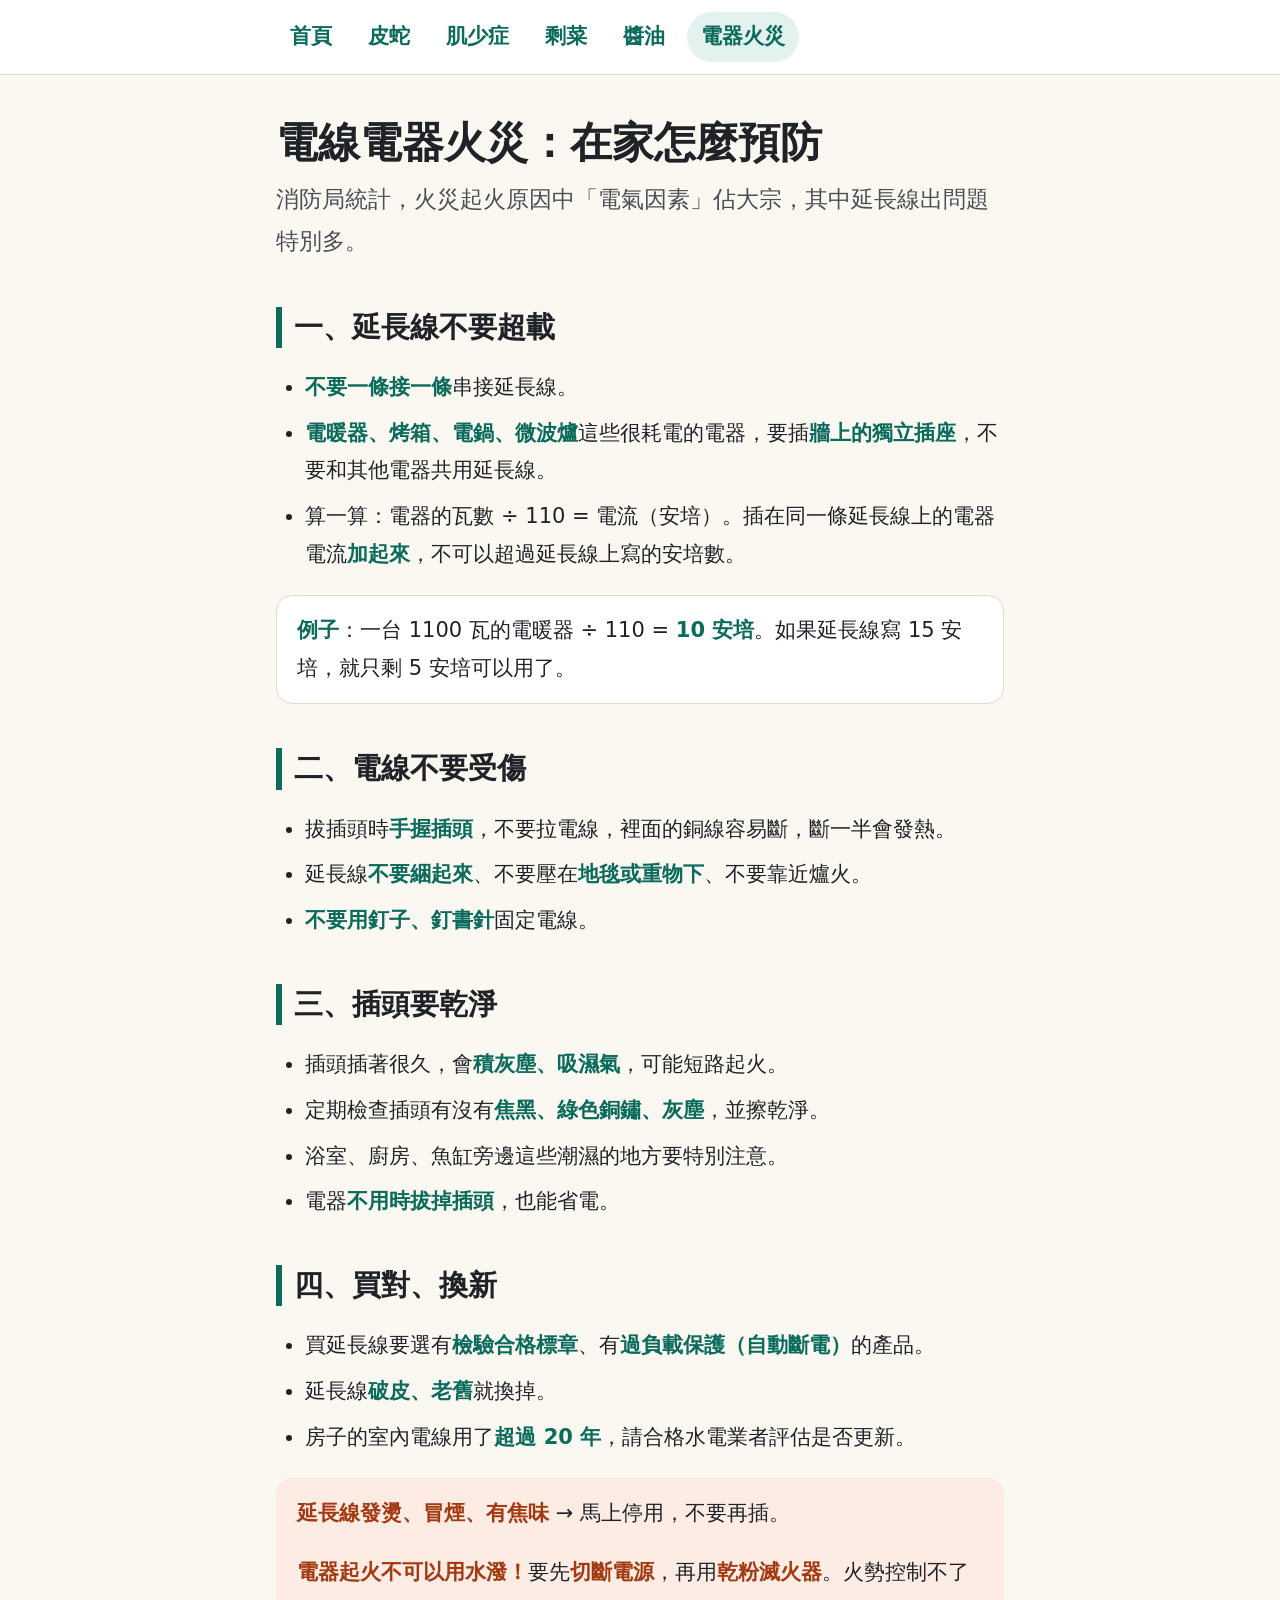
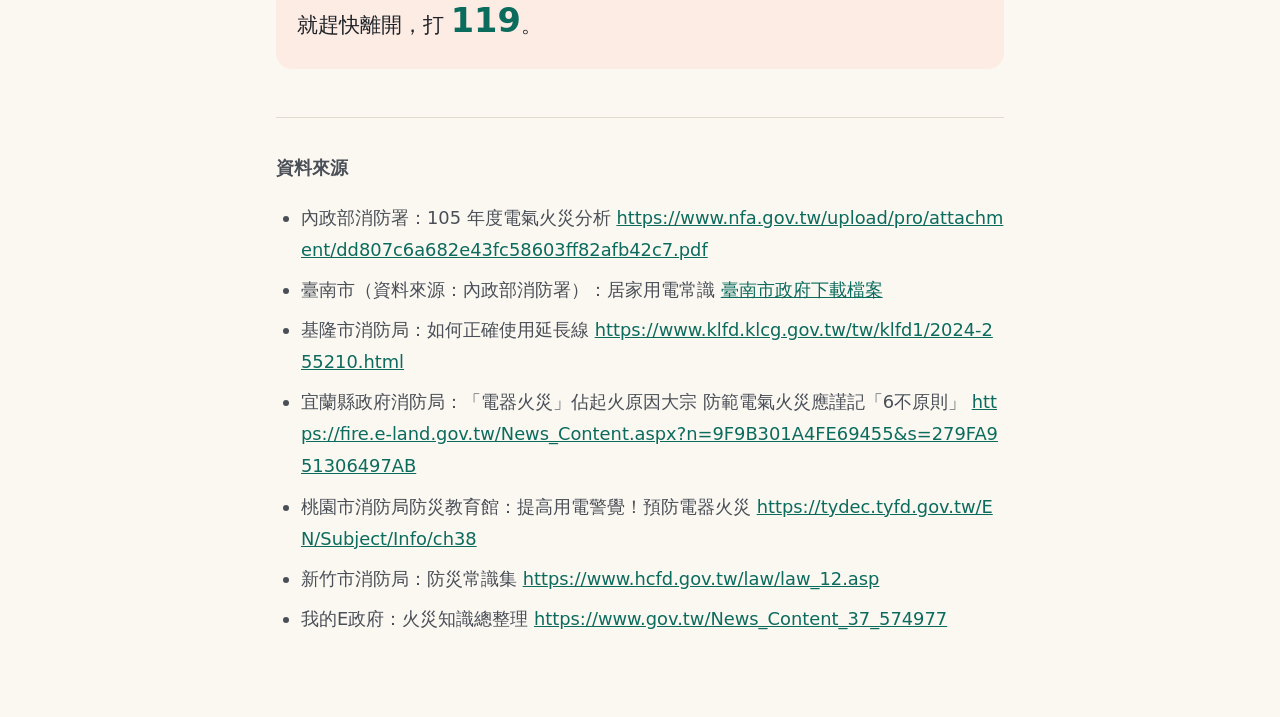
==== electrical-fire.html @ 6eec1e98 "新增肌少症（運動與勞動）、電線電器火災兩課，首頁改為分類排列 Co-Authored-By: Claude Opus 5.5 <noreply@anthropic.com> Claude-Sessio" ====
<!DOCTYPE html>
<html lang="zh-TW">
<head>
  <meta charset="UTF-8" />
  <meta name="viewport" content="width=device-width, initial-scale=1.0" />
  <title>電線電器防火</title>
  <link rel="stylesheet" href="style.css" />
</head>
<body>
  <nav class="topbar"><div class="wrap">
    <a href="index.html">首頁</a>
    <a href="shingles.html">皮蛇</a>
    <a href="sarcopenia.html">肌少症</a>
    <a href="leftovers.html">剩菜</a>
    <a href="soy-sauce.html">醬油</a>
    <a href="electrical-fire.html" aria-current="page">電器火災</a>
  </div></nav>
  <main class="wrap">
    <h1>電線電器火災：在家怎麼預防</h1>
    <p class="lead">消防局統計，火災起火原因中「電氣因素」佔大宗，其中延長線出問題特別多。</p>

    <h2>一、延長線不要超載</h2>
    <ul>
      <li><strong>不要一條接一條</strong>串接延長線。</li>
      <li><strong>電暖器、烤箱、電鍋、微波爐</strong>這些很耗電的電器，要插<strong>牆上的獨立插座</strong>，不要和其他電器共用延長線。</li>
      <li>算一算：電器的瓦數 ÷ 110 = 電流（安培）。插在同一條延長線上的電器電流<strong>加起來</strong>，不可以超過延長線上寫的安培數。</li>
    </ul>
    <div class="box">
      <p><strong>例子</strong>：一台 1100 瓦的電暖器 ÷ 110 = <strong>10 安培</strong>。如果延長線寫 15 安培，就只剩 5 安培可以用了。</p>
    </div>

    <h2>二、電線不要受傷</h2>
    <ul>
      <li>拔插頭時<strong>手握插頭</strong>，不要拉電線，裡面的銅線容易斷，斷一半會發熱。</li>
      <li>延長線<strong>不要綑起來</strong>、不要壓在<strong>地毯或重物下</strong>、不要靠近爐火。</li>
      <li><strong>不要用釘子、釘書針</strong>固定電線。</li>
    </ul>

    <h2>三、插頭要乾淨</h2>
    <ul>
      <li>插頭插著很久，會<strong>積灰塵、吸濕氣</strong>，可能短路起火。</li>
      <li>定期檢查插頭有沒有<strong>焦黑、綠色銅鏽、灰塵</strong>，並擦乾淨。</li>
      <li>浴室、廚房、魚缸旁邊這些潮濕的地方要特別注意。</li>
      <li>電器<strong>不用時拔掉插頭</strong>，也能省電。</li>
    </ul>

    <h2>四、買對、換新</h2>
    <ul>
      <li>買延長線要選有<strong>檢驗合格標章</strong>、有<strong>過負載保護（自動斷電）</strong>的產品。</li>
      <li>延長線<strong>破皮、老舊</strong>就換掉。</li>
      <li>房子的室內電線用了<strong>超過 20 年</strong>，請合格水電業者評估是否更新。</li>
    </ul>

    <div class="box warn">
      <p><strong>延長線發燙、冒煙、有焦味</strong> → 馬上停用，不要再插。</p>
      <p><strong>電器起火不可以用水潑！</strong>要先<strong>切斷電源</strong>，再用<strong>乾粉滅火器</strong>。火勢控制不了就趕快離開，打 <span class="big-number">119</span>。</p>
    </div>

    <div class="sources">
      <p><b>資料來源</b></p>
      <ul>
        <li>內政部消防署：105 年度電氣火災分析 <a href="https://www.nfa.gov.tw/upload/pro/attachment/dd807c6a682e43fc58603ff82afb42c7.pdf">https://www.nfa.gov.tw/upload/pro/attachment/dd807c6a682e43fc58603ff82afb42c7.pdf</a></li>
        <li>臺南市（資料來源：內政部消防署）：居家用電常識 <a href="https://w3fs.tainan.gov.tw/Download.ashx?u=LzAwMS9VcGxvYWQvMTg2L3JlbGZpbGUvMTg4MzMvNzU2ODYxMS82NDYwYmIzYi1iYzhiLTQzMzQtODY1MC1iMTdlMTk2MmZiYWQucGRm&amp;n=MTA1MDcwODk5LnBkZg%3D%3D">臺南市政府下載檔案</a></li>
        <li>基隆市消防局：如何正確使用延長線 <a href="https://www.klfd.klcg.gov.tw/tw/klfd1/2024-255210.html">https://www.klfd.klcg.gov.tw/tw/klfd1/2024-255210.html</a></li>
        <li>宜蘭縣政府消防局：「電器火災」佔起火原因大宗 防範電氣火災應謹記「6不原則」 <a href="https://fire.e-land.gov.tw/News_Content.aspx?n=9F9B301A4FE69455&amp;s=279FA951306497AB">https://fire.e-land.gov.tw/News_Content.aspx?n=9F9B301A4FE69455&amp;s=279FA951306497AB</a></li>
        <li>桃園市消防局防災教育館：提高用電警覺！預防電器火災 <a href="https://tydec.tyfd.gov.tw/EN/Subject/Info/ch38">https://tydec.tyfd.gov.tw/EN/Subject/Info/ch38</a></li>
        <li>新竹市消防局：防災常識集 <a href="https://www.hcfd.gov.tw/law/law_12.asp">https://www.hcfd.gov.tw/law/law_12.asp</a></li>
        <li>我的E政府：火災知識總整理 <a href="https://www.gov.tw/News_Content_37_574977">https://www.gov.tw/News_Content_37_574977</a></li>
      </ul>
    </div>
  </main>
</body>
</html>
---- style.css ----
:root {
  --bg: #fbf8f2;
  --surface: #ffffff;
  --text: #1f2328;
  --muted: #4a4f57;
  --line: #e2dccf;
  --accent: #0b6b5c;
  --accent-soft: #e3f2ee;
  --warn: #a33a12;
  --warn-soft: #fdece4;
  --ok: #1d6b2f;
  --ok-soft: #e6f4e8;
  --radius: 16px;
}
@media (prefers-color-scheme: dark) {
  :root:not([data-theme="light"]) {
    --bg: #15171a;
    --surface: #1f2226;
    --text: #f1f1ee;
    --muted: #c4c7cc;
    --line: #34383e;
    --accent: #5cc8b2;
    --accent-soft: #1c3531;
    --warn: #ff9f7a;
    --warn-soft: #3a2219;
    --ok: #8fd69c;
    --ok-soft: #1c3322;
  }
}
:root[data-theme="dark"] {
  --bg: #15171a;
  --surface: #1f2226;
  --text: #f1f1ee;
  --muted: #c4c7cc;
  --line: #34383e;
  --accent: #5cc8b2;
  --accent-soft: #1c3531;
  --warn: #ff9f7a;
  --warn-soft: #3a2219;
  --ok: #8fd69c;
  --ok-soft: #1c3322;
}

* { box-sizing: border-box; }
html { font-size: 21px; }
@media (max-width: 480px) { html { font-size: 19px; } }

body {
  margin: 0;
  background: var(--bg);
  color: var(--text);
  font-family: "PingFang TC", "Noto Sans TC", "Microsoft JhengHei", system-ui, sans-serif;
  line-height: 1.8;
}

.wrap { max-width: 760px; margin: 0 auto; padding: 0 16px 64px; }

.topbar {
  border-bottom: 1px solid var(--line);
  background: var(--surface);
}
.topbar .wrap { padding-top: 12px; padding-bottom: 12px; display: flex; gap: 8px; flex-wrap: wrap; }
.topbar a {
  color: var(--accent);
  text-decoration: none;
  font-weight: 700;
  padding: 6px 14px;
  border-radius: 999px;
}
.topbar a[aria-current="page"] { background: var(--accent-soft); }
.topbar a:focus-visible, .card:focus-visible { outline: 3px solid var(--accent); outline-offset: 2px; }

h1 { font-size: 2rem; line-height: 1.35; margin: 40px 0 8px; }
h2 {
  font-size: 1.4rem;
  margin: 44px 0 12px;
  padding-left: 12px;
  border-left: 6px solid var(--accent);
  line-height: 1.4;
}
.lead { font-size: 1.1rem; color: var(--muted); margin: 0 0 8px; }

ul, ol { padding-left: 1.4em; }
li { margin: 8px 0; }
strong { color: var(--accent); }

.box {
  background: var(--surface);
  border: 1px solid var(--line);
  border-radius: var(--radius);
  padding: 16px 20px;
  margin: 16px 0;
}
.box.warn { background: var(--warn-soft); border-color: transparent; }
.box.warn strong { color: var(--warn); }
.box.ok { background: var(--ok-soft); border-color: transparent; }
.box.ok strong { color: var(--ok); }
.box > :first-child { margin-top: 0; }
.box > :last-child { margin-bottom: 0; }

.big-number { font-size: 1.6rem; font-weight: 800; color: var(--accent); }

.myth { display: grid; gap: 4px; }
.myth .q { font-weight: 700; }
.myth .tag {
  display: inline-block; font-size: 0.85rem; font-weight: 800;
  padding: 0 10px; border-radius: 6px; margin-right: 6px;
}
.tag.no { background: var(--warn); color: var(--surface); }
.tag.yes { background: var(--ok); color: var(--surface); }

table { width: 100%; border-collapse: collapse; margin: 12px 0; font-size: 0.95rem; }
th, td { text-align: left; padding: 10px 8px; border-bottom: 1px solid var(--line); vertical-align: top; }
th { color: var(--muted); font-weight: 700; }

.cards { display: grid; gap: 16px; margin-top: 28px; }
.card {
  display: block;
  background: var(--surface);
  border: 1px solid var(--line);
  border-radius: var(--radius);
  padding: 20px 22px;
  color: var(--text);
  text-decoration: none;
}
.card:hover { border-color: var(--accent); }
.card .t { font-size: 1.35rem; font-weight: 800; color: var(--accent); }
.card .d { color: var(--muted); margin-top: 4px; }

.sources { font-size: 0.85rem; color: var(--muted); margin-top: 48px; border-top: 1px solid var(--line); padding-top: 16px; }
.sources a { color: var(--accent); word-break: break-all; }
.note { font-size: 0.9rem; color: var(--muted); }

@media print {
  .topbar { display: none; }
  html { font-size: 16px; }
}
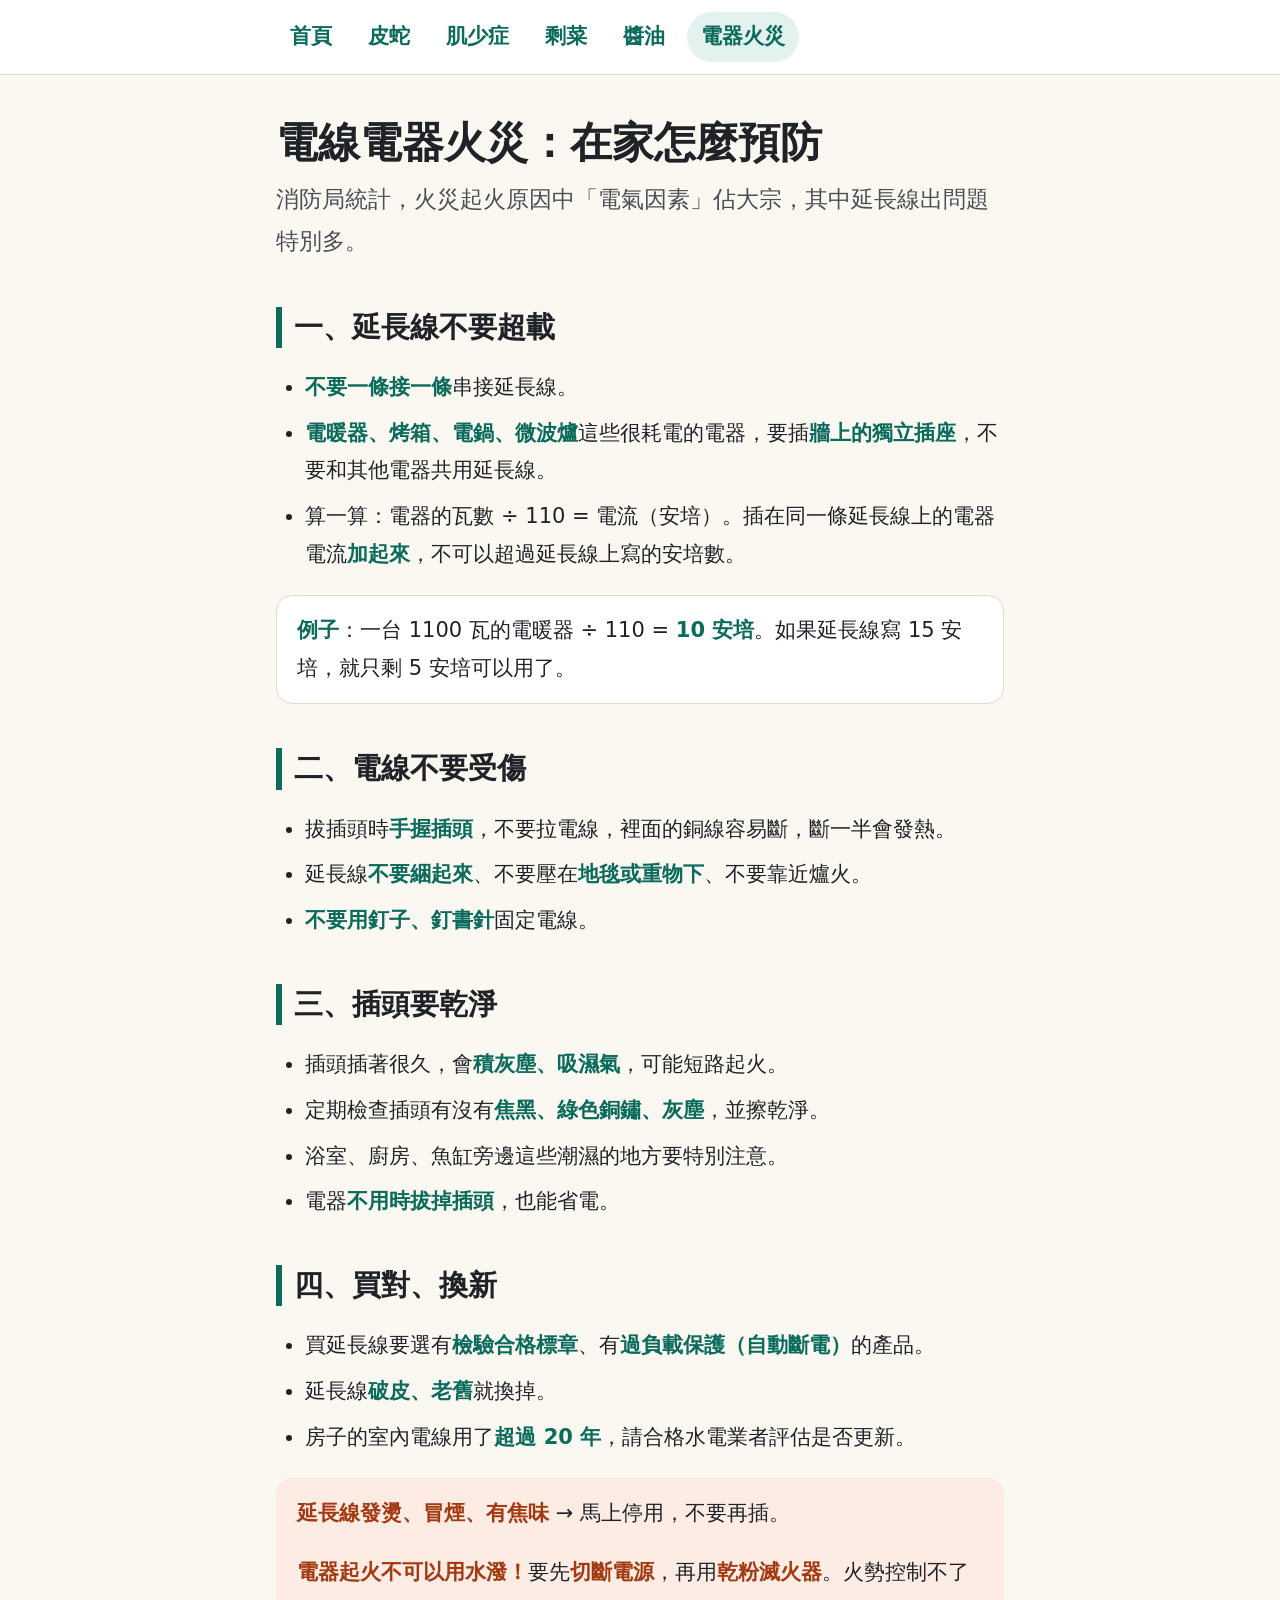
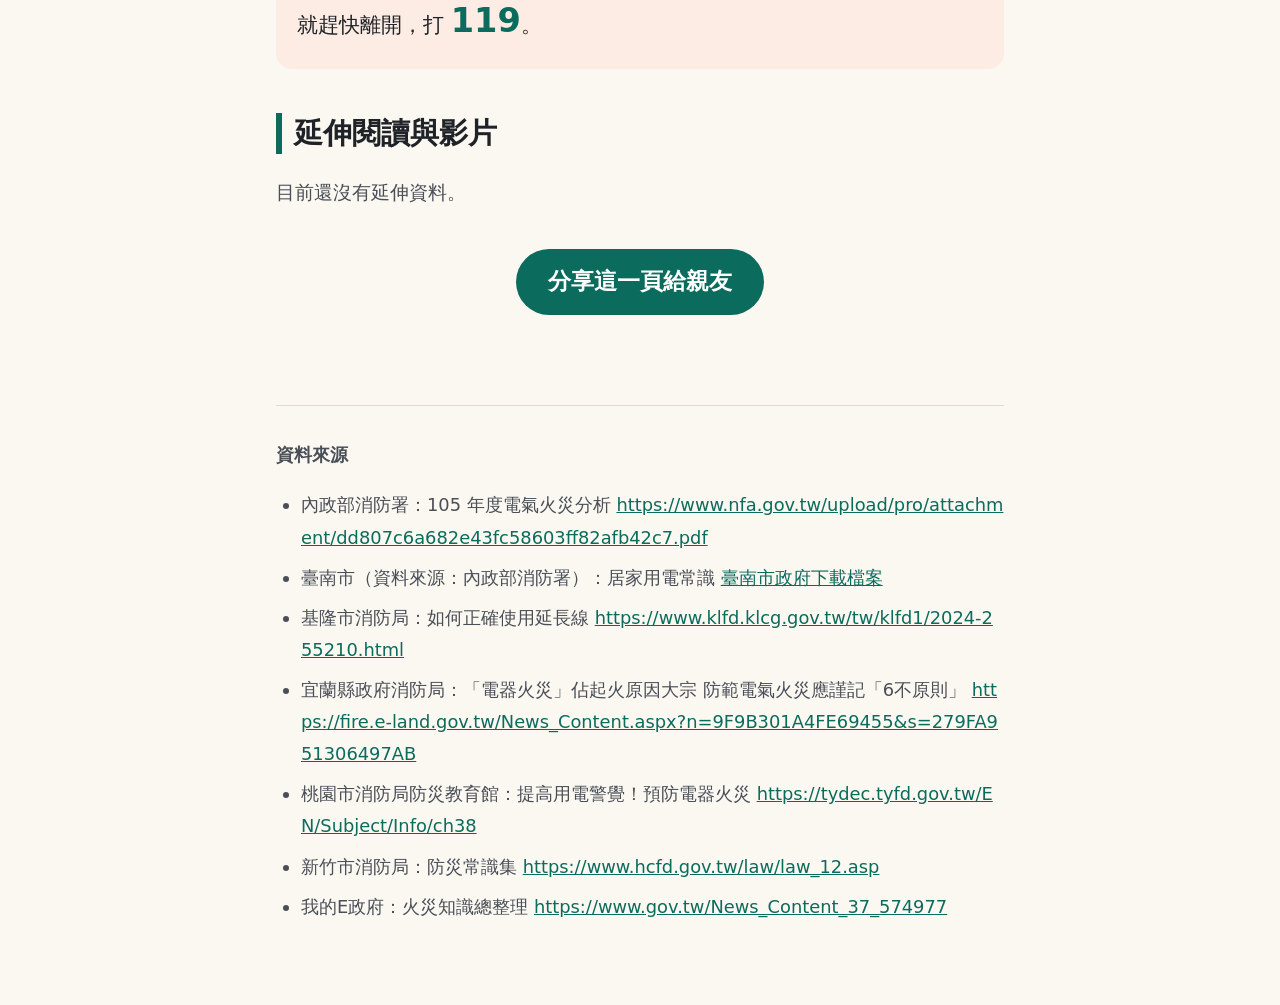
==== commit d98be7cf: "加入延伸閱讀區、分享按鈕、連結預覽資訊與網站維護說明 Co-Authored-By: Claude Opus 5.5 <noreply@anthropic.com> Claude-Session: h" ====
--- a/electrical-fire.html
+++ b/electrical-fire.html
@@ -4,6 +4,10 @@
   <meta charset="UTF-8" />
   <meta name="viewport" content="width=device-width, initial-scale=1.0" />
   <title>電線電器防火</title>
+  <meta name="description" content="延長線不超載、插頭防積塵、電器起火怎麼辦。" />
+  <meta property="og:title" content="電線電器防火" />
+  <meta property="og:description" content="延長線不超載、插頭防積塵、電器起火怎麼辦。" />
+  <meta property="og:type" content="website" />
   <link rel="stylesheet" href="style.css" />
 </head>
 <body>
@@ -56,6 +60,17 @@
       <p><strong>電器起火不可以用水潑！</strong>要先<strong>切斷電源</strong>，再用<strong>乾粉滅火器</strong>。火勢控制不了就趕快離開，打 <span class="big-number">119</span>。</p>
     </div>
 
+    <h2>延伸閱讀與影片</h2>
+    <!-- 新增的文章/影片放這裡，格式見 CLAUDE.md -->
+    <ul class="media">
+    </ul>
+    <p class="note" data-empty>目前還沒有延伸資料。</p>
+
+    <div class="share">
+      <button type="button" id="share-btn">分享這一頁給親友</button>
+      <p id="share-msg" class="note" aria-live="polite"></p>
+    </div>
+
     <div class="sources">
       <p><b>資料來源</b></p>
       <ul>
@@ -69,5 +84,6 @@
       </ul>
     </div>
   </main>
+  <script src="share.js"></script>
 </body>
 </html>
--- a/style.css
+++ b/style.css
@@ -135,3 +135,22 @@
   .topbar { display: none; }
   html { font-size: 16px; }
 }
+
+.share { margin: 40px 0 0; text-align: center; }
+.share button {
+  font: inherit; font-weight: 800; font-size: 1.1rem;
+  background: var(--accent); color: var(--surface);
+  border: 0; border-radius: 999px; padding: 12px 32px; cursor: pointer;
+}
+.share button:focus-visible { outline: 3px solid var(--text); outline-offset: 3px; }
+.share p { min-height: 1.8em; margin: 8px 0 0; }
+
+.media { list-style: none; padding: 0; }
+.media li {
+  background: var(--surface); border: 1px solid var(--line);
+  border-radius: var(--radius); padding: 14px 18px; margin: 12px 0;
+}
+.media .kind { font-size: 0.85rem; font-weight: 800; color: var(--muted); }
+.media a { color: var(--accent); font-weight: 700; }
+.media .meta { font-size: 0.9rem; color: var(--muted); }
+.media:has(li) + [data-empty] { display: none; }
